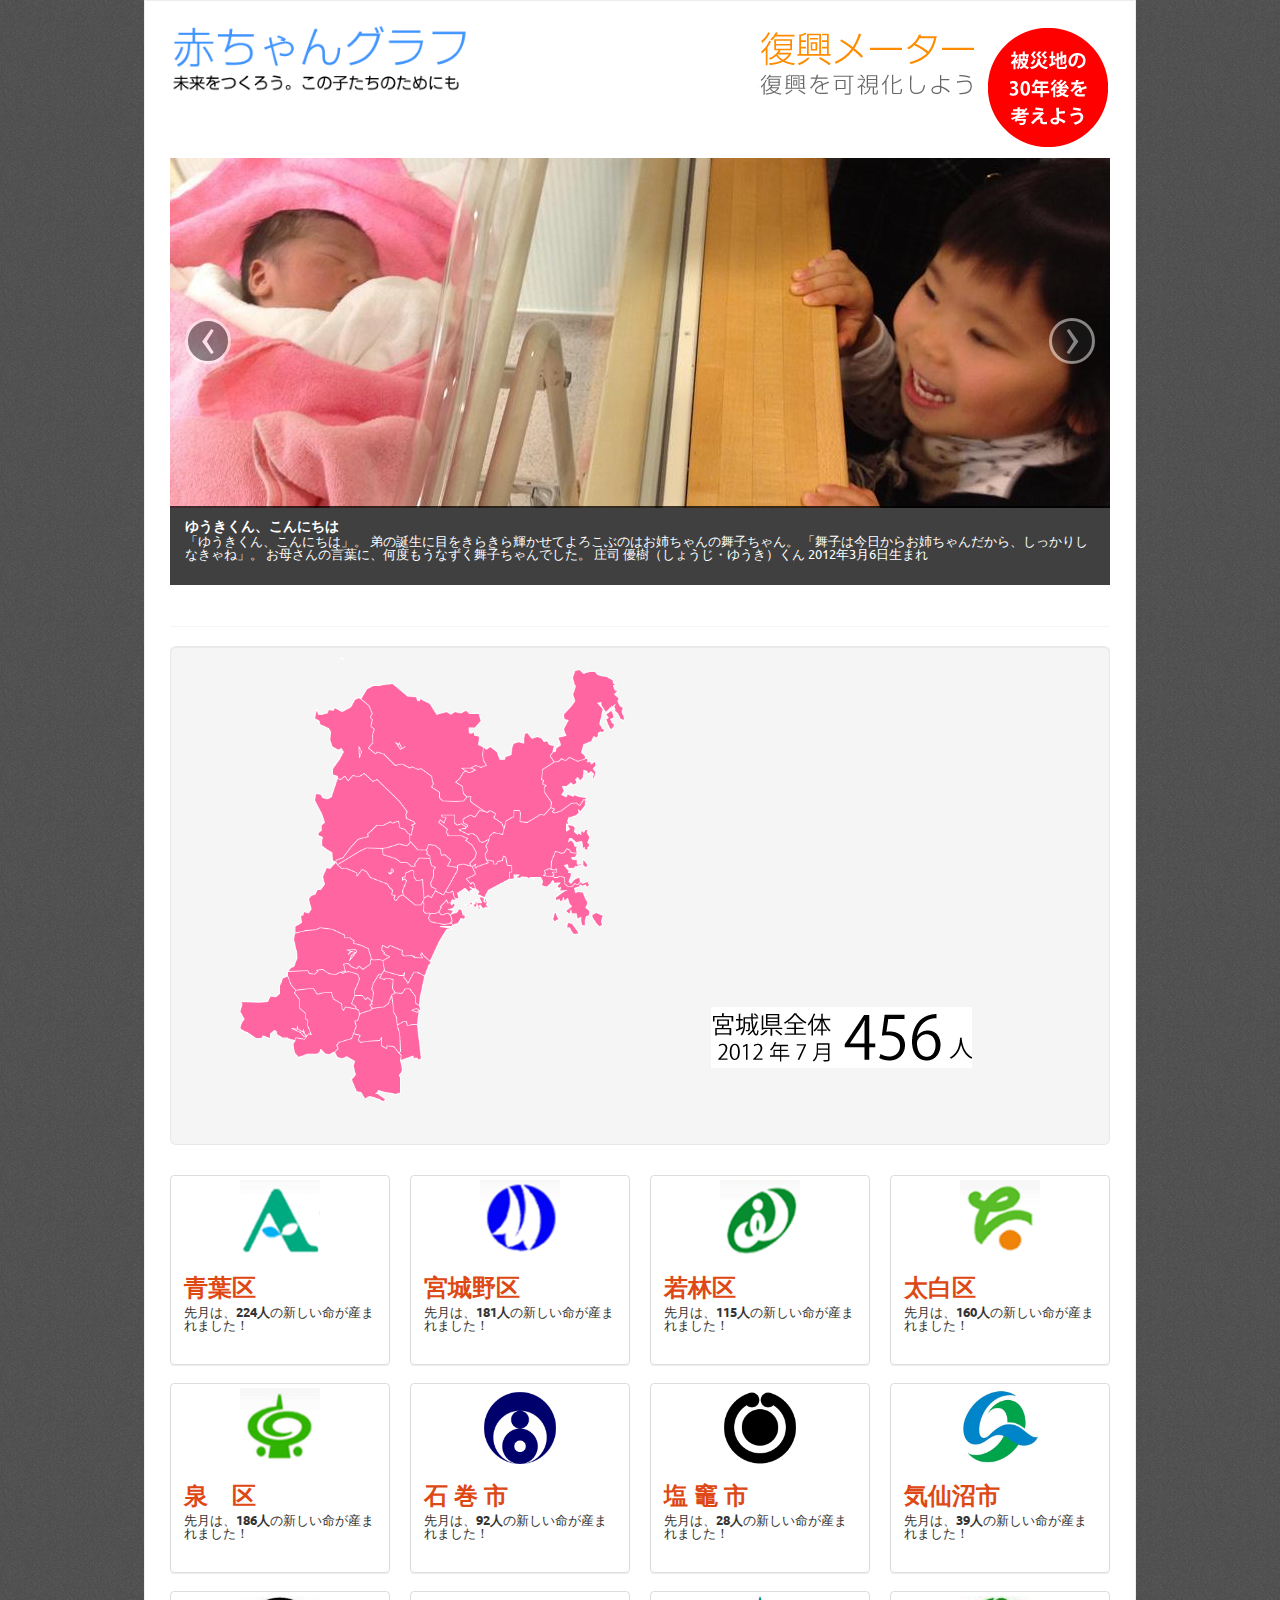
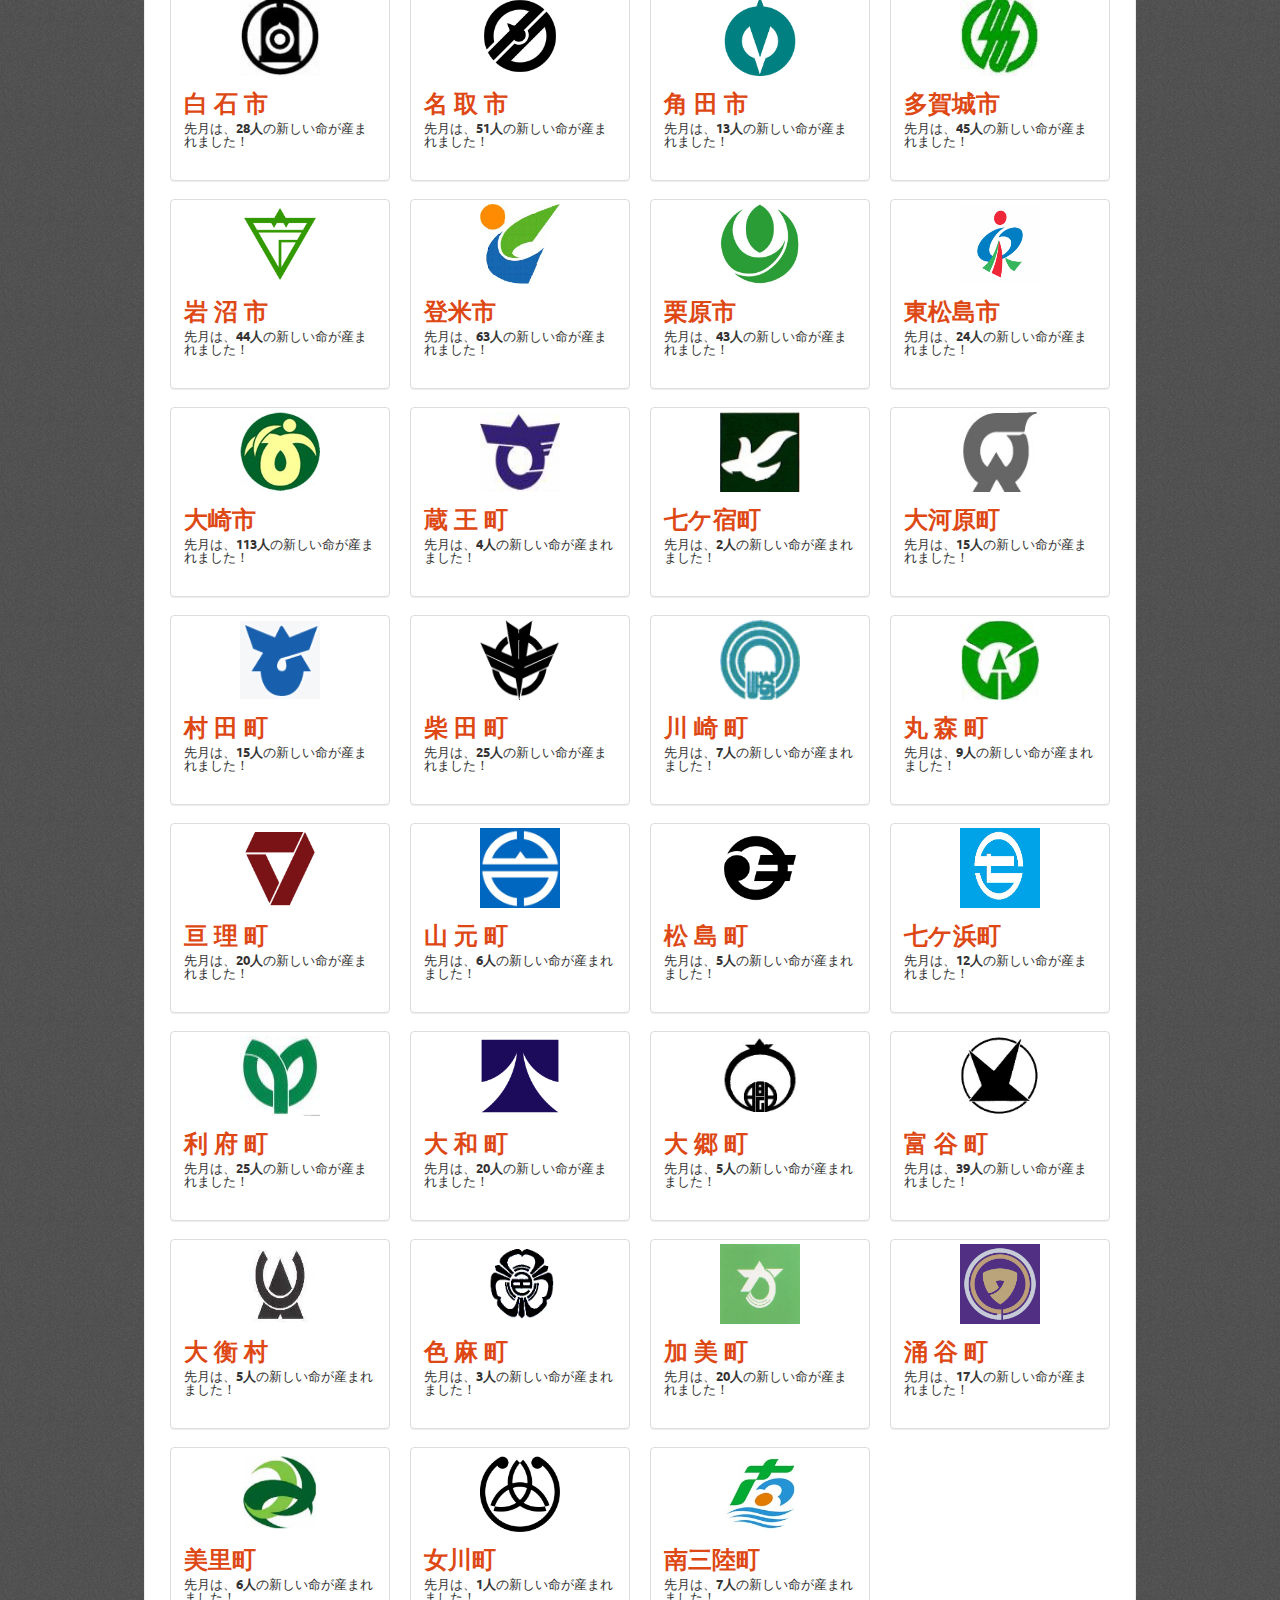
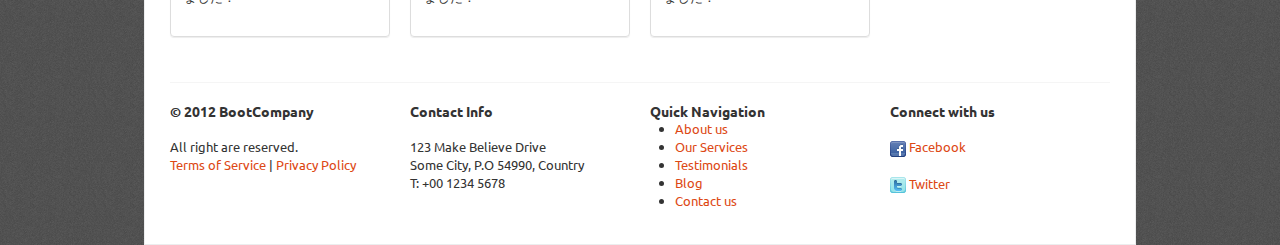
==== index.html @ e58d8ab0 "sync date between all and detail." ====
<!--
To change this template, choose Tools | Templates
and open the template in the editor.
-->
<!DOCTYPE html>
<html>
    <head>
        <title>BootCompany : Company Profile Html and CSS Template built with Bootstrap Twitter</title>
        <meta http-equiv="Content-Type" content="text/html; charset=UTF-8">
        <link href="css/bootstrap.css" rel="stylesheet"/>
        <link href="css/main.css" rel="stylesheet"/>
        <link href="css/jquery.css" rel="stylesheet">
    </head>
    <body>
        <div class="container main">
            <!-- Start Header-->
            <div class="row">
                <div class="span4 logo">
<!--
                    <a href="index.html">
                        <h1	class="logo-title">復興メーター</h1>
                    </a>
                    <span class="slogan">今月生まれた新しい命</span>
-->
<h1>
<img src="img/baby.png">
</h1>

                </div>
                <div class="span8">
                    <div class="row">

                        <div class="span8 customer_service">
<!--
                            <h4><small>XXXXXX</strong></small></h4>
-->
<img src="img/right.png" style="margin-bottom: 10px;">

                        </div>
                    </div>

                </div>
            </div>
            <!-- End Header-->
            <!-- Start Navigation -->

<!--
            
            <div class="row">
                <div class="span12">
                    <div class="navbar">
                        <div class="navbar-inner">
                            <div class="container" style="width: auto;">
                                <a class="btn btn-navbar" data-toggle="collapse" data-target=".nav-collapse">
                                    <span class="icon-bar"></span>
                                    <span class="icon-bar"></span>
                                    <span class="icon-bar"></span>
                                </a>
                                <div class="nav-collapse">
                                    <ul class="nav pull-right">
                                        <li><a href="index.html">Home</a></li>
                                        <li><a href="about.html">About</a></li>
                                        <li class="dropdown">
                                            <a href="services.html" class="dropdown-toggle" data-toggle="dropdown">Services <b class="caret"></b></a>
                                            <ul class="dropdown-menu">
                                                <li><a href="services.html">Service Overview</a></li>
                                                <li class="divider"></li>
                                                <li><a href="service_detail.html">Service Detail</a></li>

                                            </ul>
                                        </li>
                                        <li><a href="portfolios.html">Portfolios</a></li>
                                        <li><a href="testimonials.html">Testimonials</a></li>
                                        <li><a href="blog.html">Blog</a></li>
                                        <li><a href="contact.html">Contact</a></li>

                                    </ul>

                                </div>
                            </div>
                        </div>
                    </div>
                    <hr/>
                </div>
            </div>
-->
<!-- End Navigation -->

            <div class="row">

                <div class="span12">


                    <div id="myCarousel" class="carousel slide">
                        <div class="carousel-inner">
                            <div class="item active">
                                <img alt="" src="img/1.jpg" />
                                <div class="carousel-caption">
                                    <h4>ゆうきくん、こんにちは</h4>
                                    <p>
「ゆうきくん、こんにちは」。
弟の誕生に目をきらきら輝かせてよろこぶのはお姉ちゃんの舞子ちゃん。
「舞子は今日からお姉ちゃんだから、しっかりしなきゃね」。
お母さんの言葉に、何度もうなずく舞子ちゃんでした。

庄司 優樹（しょうじ・ゆうき）くん
2012年3月6日生まれ　

                                 </p>
                                </div>

                            </div>
                            <div class="item">
                                <img alt="" src="img/2.jpg" />
                                <div class="carousel-caption">
                                    <h4>ゆうきくん、こんにちは</h4>
                                    <p>
「ゆうきくん、こんにちは」。
弟の誕生に目をきらきら輝かせてよろこぶのはお姉ちゃんの舞子ちゃん。
「舞子は今日からお姉ちゃんだから、しっかりしなきゃね」。
お母さんの言葉に、何度もうなずく舞子ちゃんでした。

庄司 優樹（しょうじ・ゆうき）くん
2012年3月6日生まれ　

                                 </p>
                                </div>
                            </div>

                            <div class="item">
                                <img alt="" src="img/3.jpg" />
                                <div class="carousel-caption">
                                    <h4>ゆうきくん、こんにちは</h4>
                                    <p>
「ゆうきくん、こんにちは」。
弟の誕生に目をきらきら輝かせてよろこぶのはお姉ちゃんの舞子ちゃん。
「舞子は今日からお姉ちゃんだから、しっかりしなきゃね」。
お母さんの言葉に、何度もうなずく舞子ちゃんでした。

庄司 優樹（しょうじ・ゆうき）くん
2012年3月6日生まれ　

                                 </p>
                                </div>
                            </div>
                        </div>

                        <a class="left carousel-control" href="#myCarousel" data-slide="prev">‹</a>
                        <a class="right carousel-control" href="#myCarousel" data-slide="next">›</a>
                    </div>
                    <hr/>
                </div>
            </div>


            <div class="row">
              <div class="span12">

<div class="hero-unit" style="padding-top: 10px; padding-bottom: 10px;">
  <!--<h1>選択</h1>-->
  <div class="row">
    <div class="span6">
    <p>
      <a href="region.html#0"><img id="miyagimap" src="img/miyagimap_off.png" width="400"></a>
    </p>
    </div>
    <div class="span4">
      <img src="img/suji.png" style="margin-top: 350px;">
    </div>
  </div>
</div>

              </div>
            </div>



            <div class="row">
            </div>
            <div class="row">
<div class="span12">
    <ul class="thumbnails" id="regions">
    </ul>
</div>


            </div>


            <footer>
                <hr>
                <div class="row">

                    <div class="span3">
                        <h4>&COPY; 2012 BootCompany</h4><br/>
                        All right are reserved.<br/>
                        <a href="#">Terms of Service</a> | <a href="#">Privacy Policy</a>
                    </div>
                    <div class="span3">
                        <h4>Contact Info</h4>
                        <br/>
                        <p>
                            123 Make Believe Drive<br/>
                            Some City, P.O 54990, Country<br/>
                            T: +00 1234 5678
                        </p>
                    </div>

                    <div class="span3">
                        <h4>Quick Navigation</h4>
                        <ul>
                            <li><a href="about.html">About us</a></li>
                            <li><a href="services.html">Our Services</a></li>
                            <li><a href="testimonials.html">Testimonials</a></li>
                            <li><a href="blog.html">Blog</a></li>
                            <li><a href="contact.html">Contact us</a></li>
                        </ul>
                    </div>
                    <div class="span3">
                        <h4>Connect with us</h4>
                        <br/>
                        <img width="16" height="16" alt="facebook" src="img/facebook.png">&nbsp;<a href="#">Facebook</a>
                        <br/><br/>
                        <img width="16" height="16" alt="facebook" src="img/twitter.png">&nbsp;<a href="#">Twitter</a>
                    </div>

                </div>

            </footer>
        </div>
        <script src="js/jquery.js"></script>
        <script src="js/bootstrap.js"></script>
        <script type="text/javascript">

$("#miyagimap").hover(
  function () {
    $(this).attr('src','img/miyagimap_on.png');
  },
  function () {
    $(this).attr('src','img/miyagimap_off.png');
  }
);

            $(document).ready(function(){
                $('.carousel').carousel({
                    interval: 5000
                });
                $.getJSON("shussei.json", null, function(data, status){
                    for(var key in data["datas"]){


                        $("#regions").append('<li class="span3"><div class="thumbnail"><img src="img/icon' +data["datas"][key]['id']+  '.png" width="80" height="80"><div class="caption"><a href="region.html#'+ data["datas"][key]['id'] +'"><h2>' + data["datas"][key]["name"] + '</h2></a><p>先月は、<strong>' + data["datas"][key]["values"][14][1] + '人</strong>の新しい命が産まれました！</p>');
                    }
                });
            });
        </script>
    </body>
</html>
---- css/main.css ----
/* 
    Document   : style
    Created on : Mar 3, 2012, 7:04:15 PM
    Author     : gieart
    Description:
        Purpose of the stylesheet follows.
*/

body{
    background-image: url("../img/bg-main.jpg");
}   
.span12, .container{
    width: 940px;
}

p {
    margin-bottom: 20px;
}
.main{
    background-color: #FFF;
    border: 1px solid #ECEDEE;
    padding: 25px;

}

.main-nav{
    background-color: #FFF;
}

.footer-box{
    margin-left: 0;  
}
.footer h4{
    margin-top: 8px;
}

.logo{
    height: 90px;
}

.logo-title{
    font-size:30px;
}

.slogan{
    color: #999;	
}

.links a{
    margin-right: 5px;
}

/* vertical-menu - the side bar*/
.vertical-menu {
    margin-top: -5px;
    margin-left: 5px;
    min-height: 500px;
}
.vertical-menu ul {
    list-style: none;
    margin: 0;
}
.vertical-menu > ul > li {
    padding: 8px 8px 8px 0px;
}
.vertical-menu > ul > li + li {
    border-top: 1px solid #EEEEEE;
}
.vertical-menu > ul > li > a {
    text-decoration: none;
}
.vertical-menu > ul > li > a:hover{
    text-decoration: none;
    background: none;
}
.vertical-menu > ul > li ul {
    display: none;
}
.vertical-menu > ul > li a.active {
    font-weight: bold;
}
.vertical-menu > ul > li a.active + ul {
    display: block;
}
.vertical-menu > ul > li ul > li {
    padding: 5px 5px 0px 10px;
}
.vertical-menu > ul > li ul > li > a {
    text-decoration: none;
    display: block;
}
.vertical-menu > ul > li ul > li > a.active {
    font-weight: bold;
}

.related_posts{

}

.related_posts {
    margin-top: -5px;
    margin-left: 5px;

}
.related_posts ul {
    list-style: none;
    margin: 0;
}
.related_posts > ul > li {
    padding: 8px 8px 8px 0px;
}
.related_posts > ul > li + li {
    border-top: 1px solid #EEEEEE;
}
.related_posts > ul > li > a {
    text-decoration: none;
}
.related_posts > ul > li > a:hover{
    text-decoration: none;
    background: none;
}
.related_posts > ul > li ul {
    display: none;
}
.related_posts > ul > li a.active {
    font-weight: bold;
}
.related_posts > ul > li a.active + ul {
    display: block;
}
.related_posts > ul > li ul > li {
    padding: 5px 5px 0px 10px;
}
.related_posts > ul > li ul > li > a {
    text-decoration: none;
    display: block;
}
.related_posts > ul > li ul > li > a.active {
    font-weight: bold;
}

.single {
    width: 695px;
}


.navbar .btn.search_btn {
    margin-top:1px;
}

.carousel-inner {
    height: 450px;
}
.carousel-caption {
    bottom: -77px;
}

.service-box{
    border: 1px solid #EFEFEF;
    padding: 10px;
}



.customer_service {
    text-align:right;
    font-size:13px;
}

.table td.center_text{
    text-align:center;
}

#news-box {
    list-style-position: outside;
    list-style-type: none;
    margin-bottom: 0;
}


#news-box li{
    border-bottom: 1px solid #EFEFEF;
    margin-bottom: 20px;
    margin-left: -25px;
}

#news-box span{
    color : #999999;
}

.desc{
    color: #999999;
    font-size: 11px;

}

.post-count{
    color: #999999;
}

.search {
    float: left;
    overflow: hidden;
    width: 210px;
    margin-left: 0;
}

.text-search{
    width: 155px;
}

.blog-intro {
    margin-left: 0;
}

.entry img{
    float:left;
    margin: 5px 10px 0 10px;
}

.page-title-container{
    position: relative;
    z-index: 5;
}

.fixed:after {
    clear: both;
    content: ".";
    display: block;
    height: 0;
    visibility: hidden;
}

.inner-page-title {
    background: url("../img/bg-slider.png") repeat scroll left top transparent;
    height: 155px;
    left: 0;
    overflow: hidden;
    padding: 65px 25px 0;
    position: absolute;
    top: 0;
    width: 170px;
    color: #FFF;
}

.fixed {
    min-height: 1%;
}

.fixed {
    display: block;
}
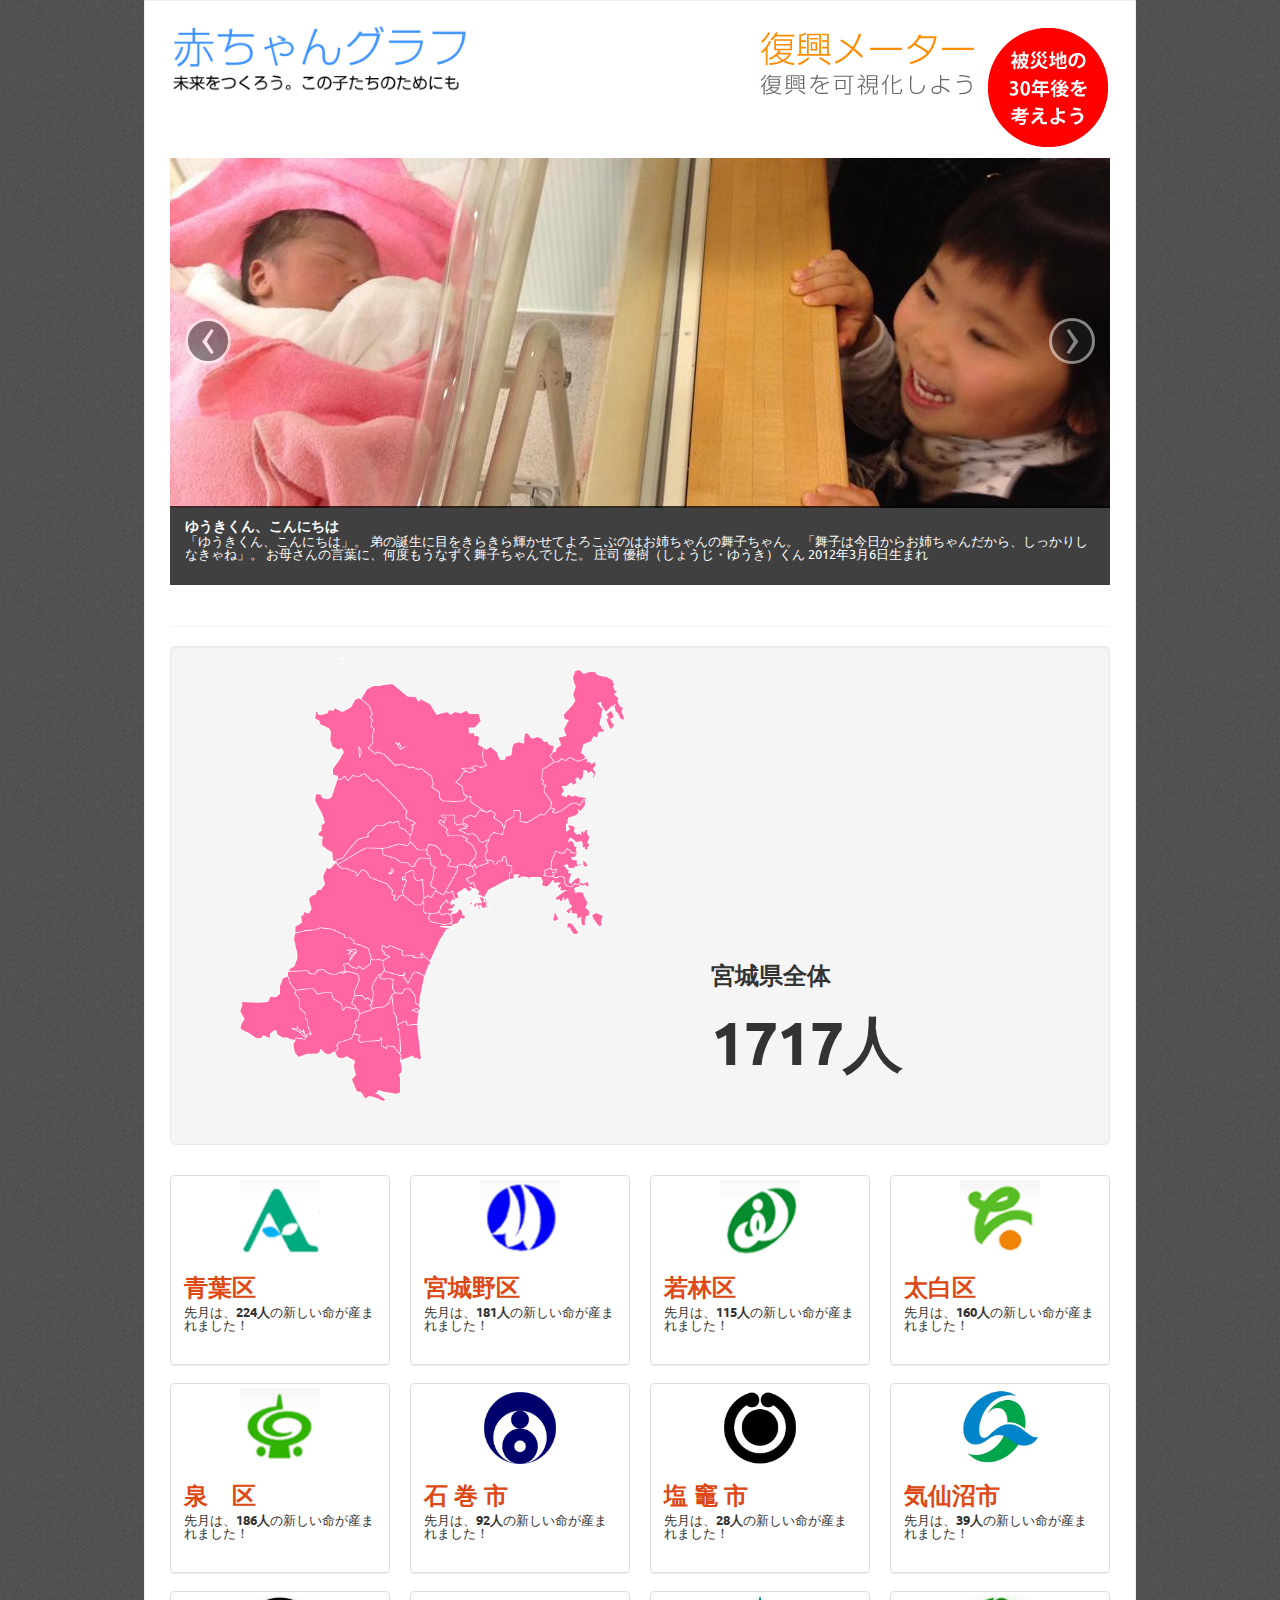
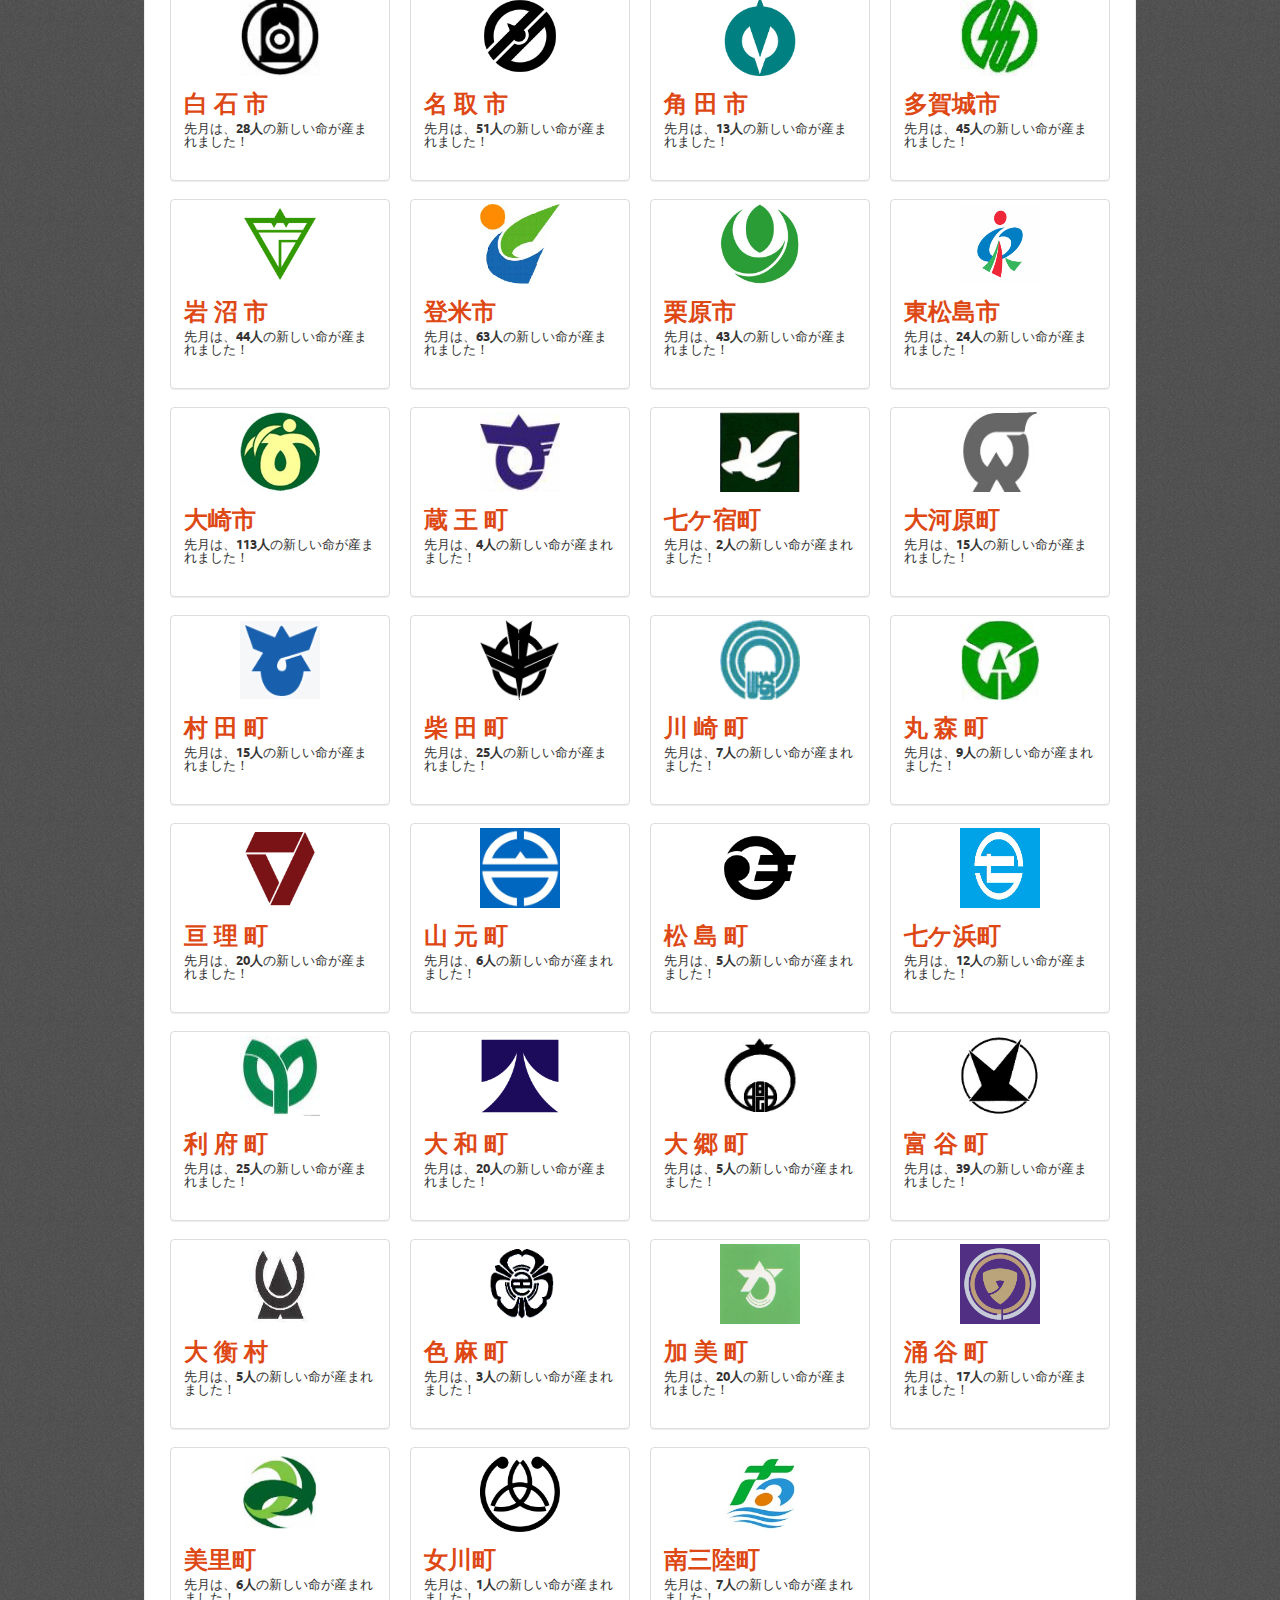
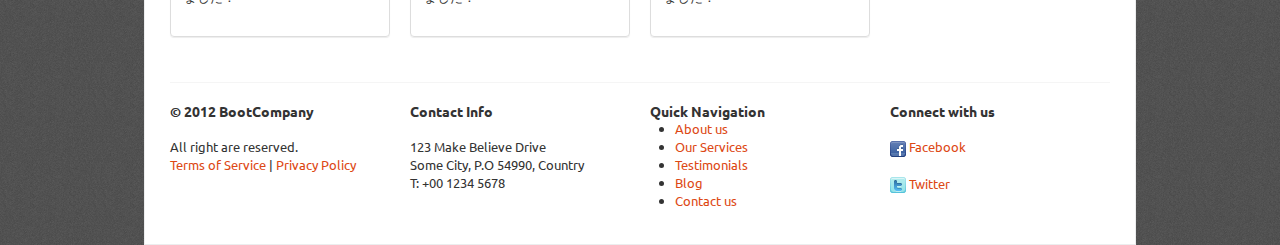
==== commit 128eccc9: "show total" ====
--- a/index.html
+++ b/index.html
@@ -157,7 +157,6 @@
               <div class="span12">
 
 <div class="hero-unit" style="padding-top: 10px; padding-bottom: 10px;">
-  <!--<h1>選択</h1>-->
   <div class="row">
     <div class="span6">
     <p>
@@ -165,7 +164,10 @@
     </p>
     </div>
     <div class="span4">
-      <img src="img/suji.png" style="margin-top: 350px;">
+      <div style="margin-top: 300px;">
+          <h2>宮城県全体</h2>
+          <h1 id="total">人</h1>
+      </div>
     </div>
   </div>
 </div>
@@ -242,6 +244,7 @@
 );
 
             $(document).ready(function(){
+                var sum = 0;
                 $('.carousel').carousel({
                     interval: 5000
                 });
@@ -250,7 +253,10 @@
 
 
                         $("#regions").append('<li class="span3"><div class="thumbnail"><img src="img/icon' +data["datas"][key]['id']+  '.png" width="80" height="80"><div class="caption"><a href="region.html#'+ data["datas"][key]['id'] +'"><h2>' + data["datas"][key]["name"] + '</h2></a><p>先月は、<strong>' + data["datas"][key]["values"][14][1] + '人</strong>の新しい命が産まれました！</p>');
+                    sum += data["datas"][key]["values"][14][1];
+
                     }
+                    $("#total").text(sum + "人");
                 });
             });
         </script>
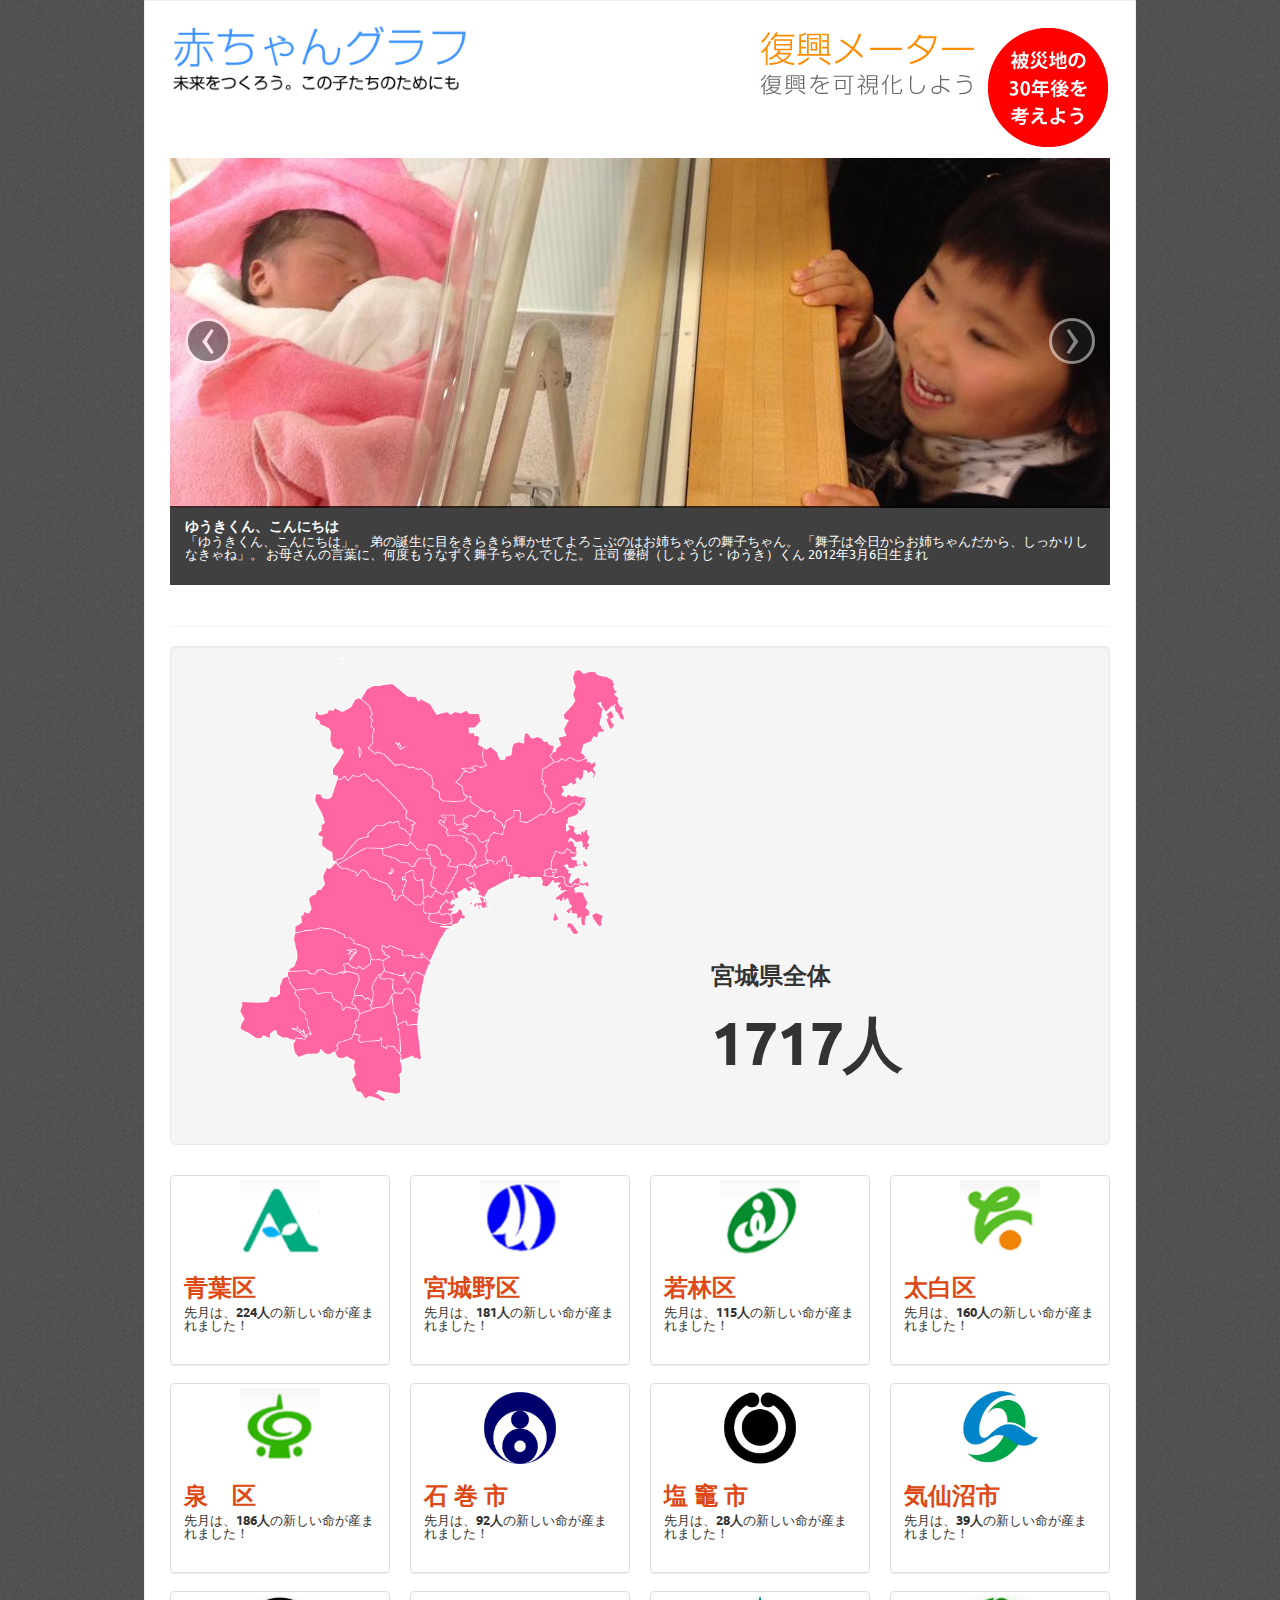
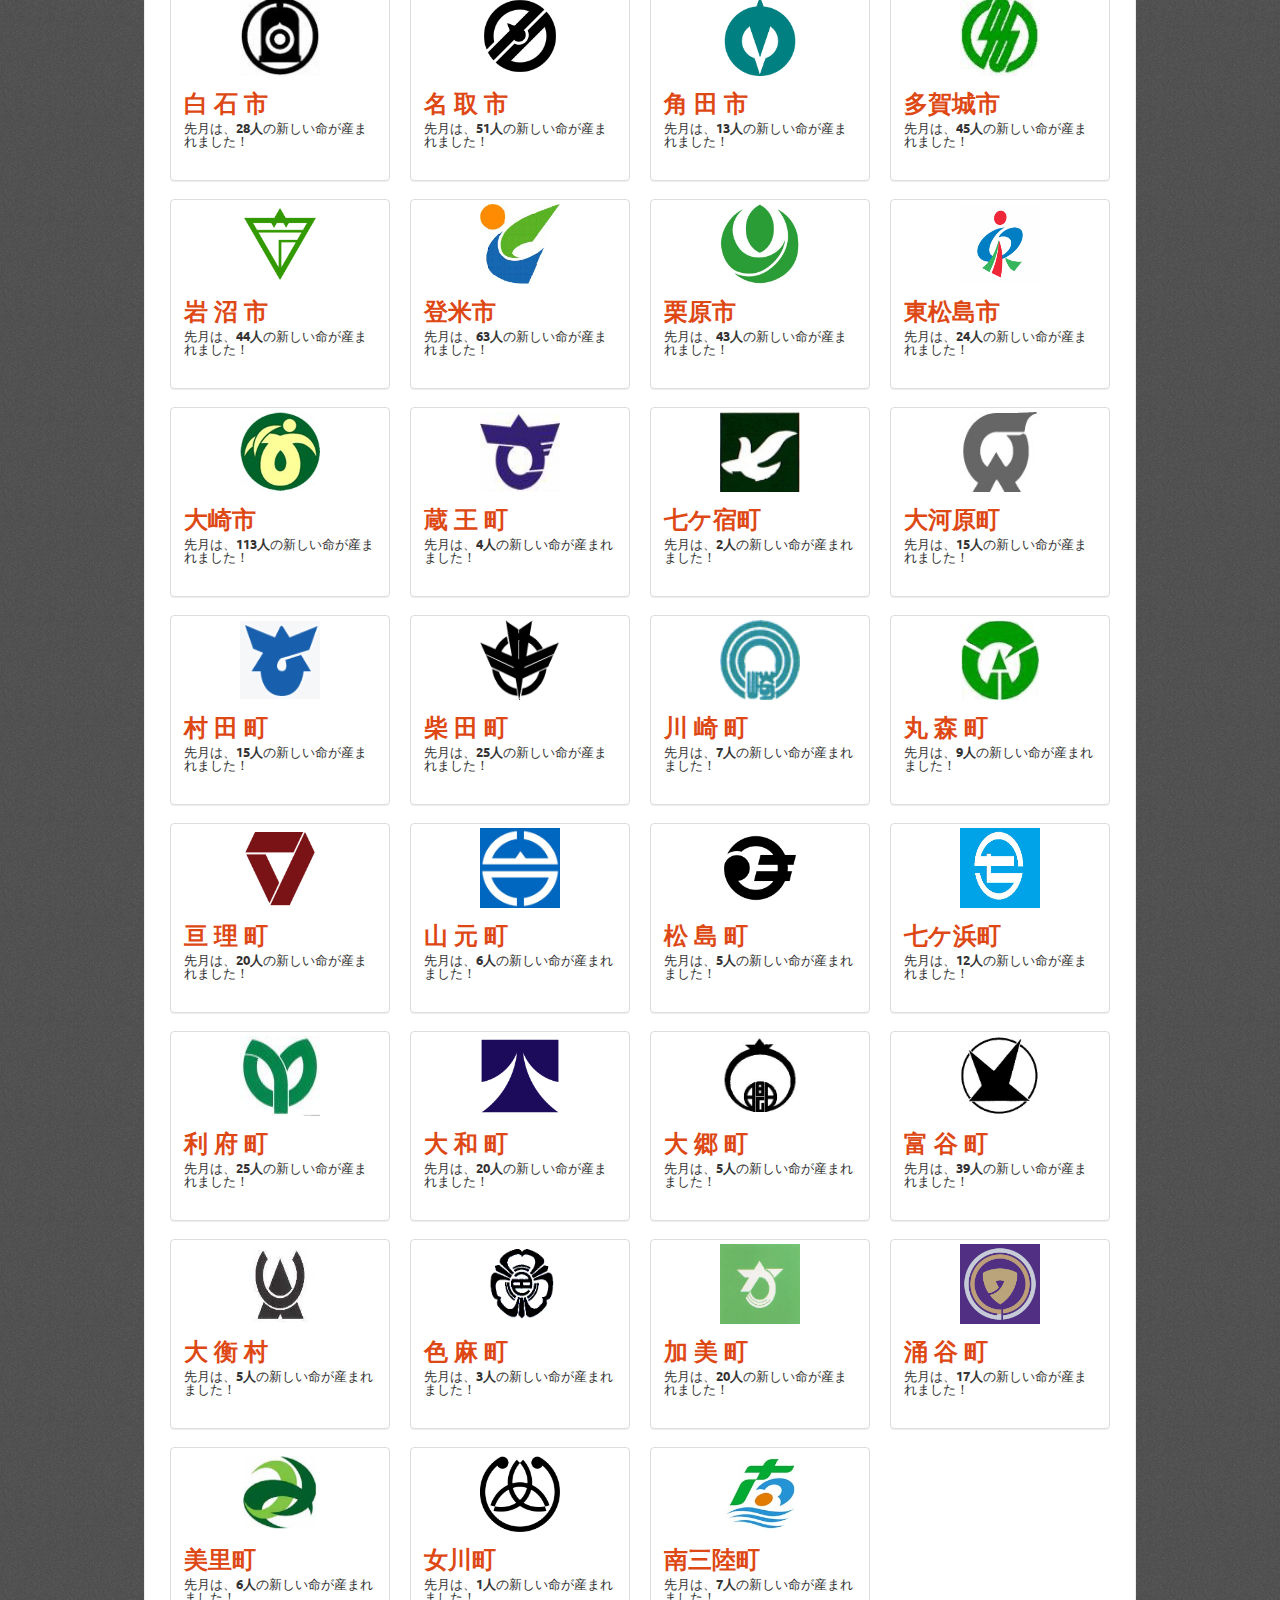
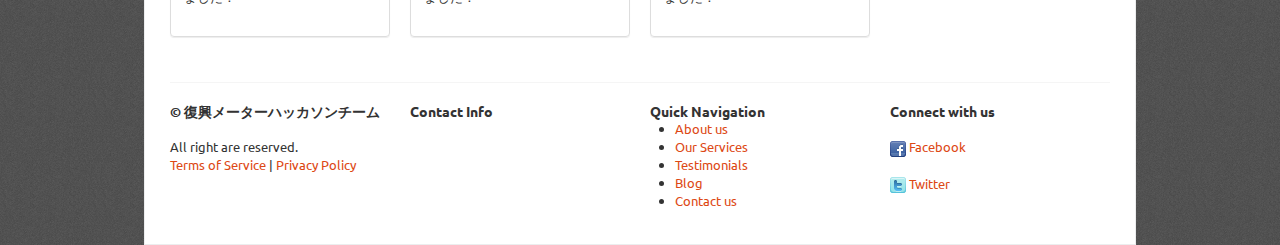
==== commit 3f360cb1: "update title" ====
--- a/index.html
+++ b/index.html
@@ -5,7 +5,7 @@
 <!DOCTYPE html>
 <html>
     <head>
-        <title>BootCompany : Company Profile Html and CSS Template built with Bootstrap Twitter</title>
+        <title>復興メーター：赤ちゃんグラフ</title>
         <meta http-equiv="Content-Type" content="text/html; charset=UTF-8">
         <link href="css/bootstrap.css" rel="stylesheet"/>
         <link href="css/main.css" rel="stylesheet"/>
@@ -91,7 +91,7 @@
                 <div class="span12">
 
 
-                    <div id="myCarousel" class="carousel slide">
+                    <div id="myCarousel" class="carousel">
                         <div class="carousel-inner">
                             <div class="item active">
                                 <img alt="" src="img/1.jpg" />
@@ -194,18 +194,13 @@
                 <div class="row">
 
                     <div class="span3">
-                        <h4>&COPY; 2012 BootCompany</h4><br/>
+                        <h4>&COPY; 復興メーターハッカソンチーム</h4><br/>
                         All right are reserved.<br/>
                         <a href="#">Terms of Service</a> | <a href="#">Privacy Policy</a>
                     </div>
                     <div class="span3">
                         <h4>Contact Info</h4>
                         <br/>
-                        <p>
-                            123 Make Believe Drive<br/>
-                            Some City, P.O 54990, Country<br/>
-                            T: +00 1234 5678
-                        </p>
                     </div>
 
                     <div class="span3">
@@ -245,9 +240,6 @@
 
             $(document).ready(function(){
                 var sum = 0;
-                $('.carousel').carousel({
-                    interval: 5000
-                });
                 $.getJSON("shussei.json", null, function(data, status){
                     for(var key in data["datas"]){
 
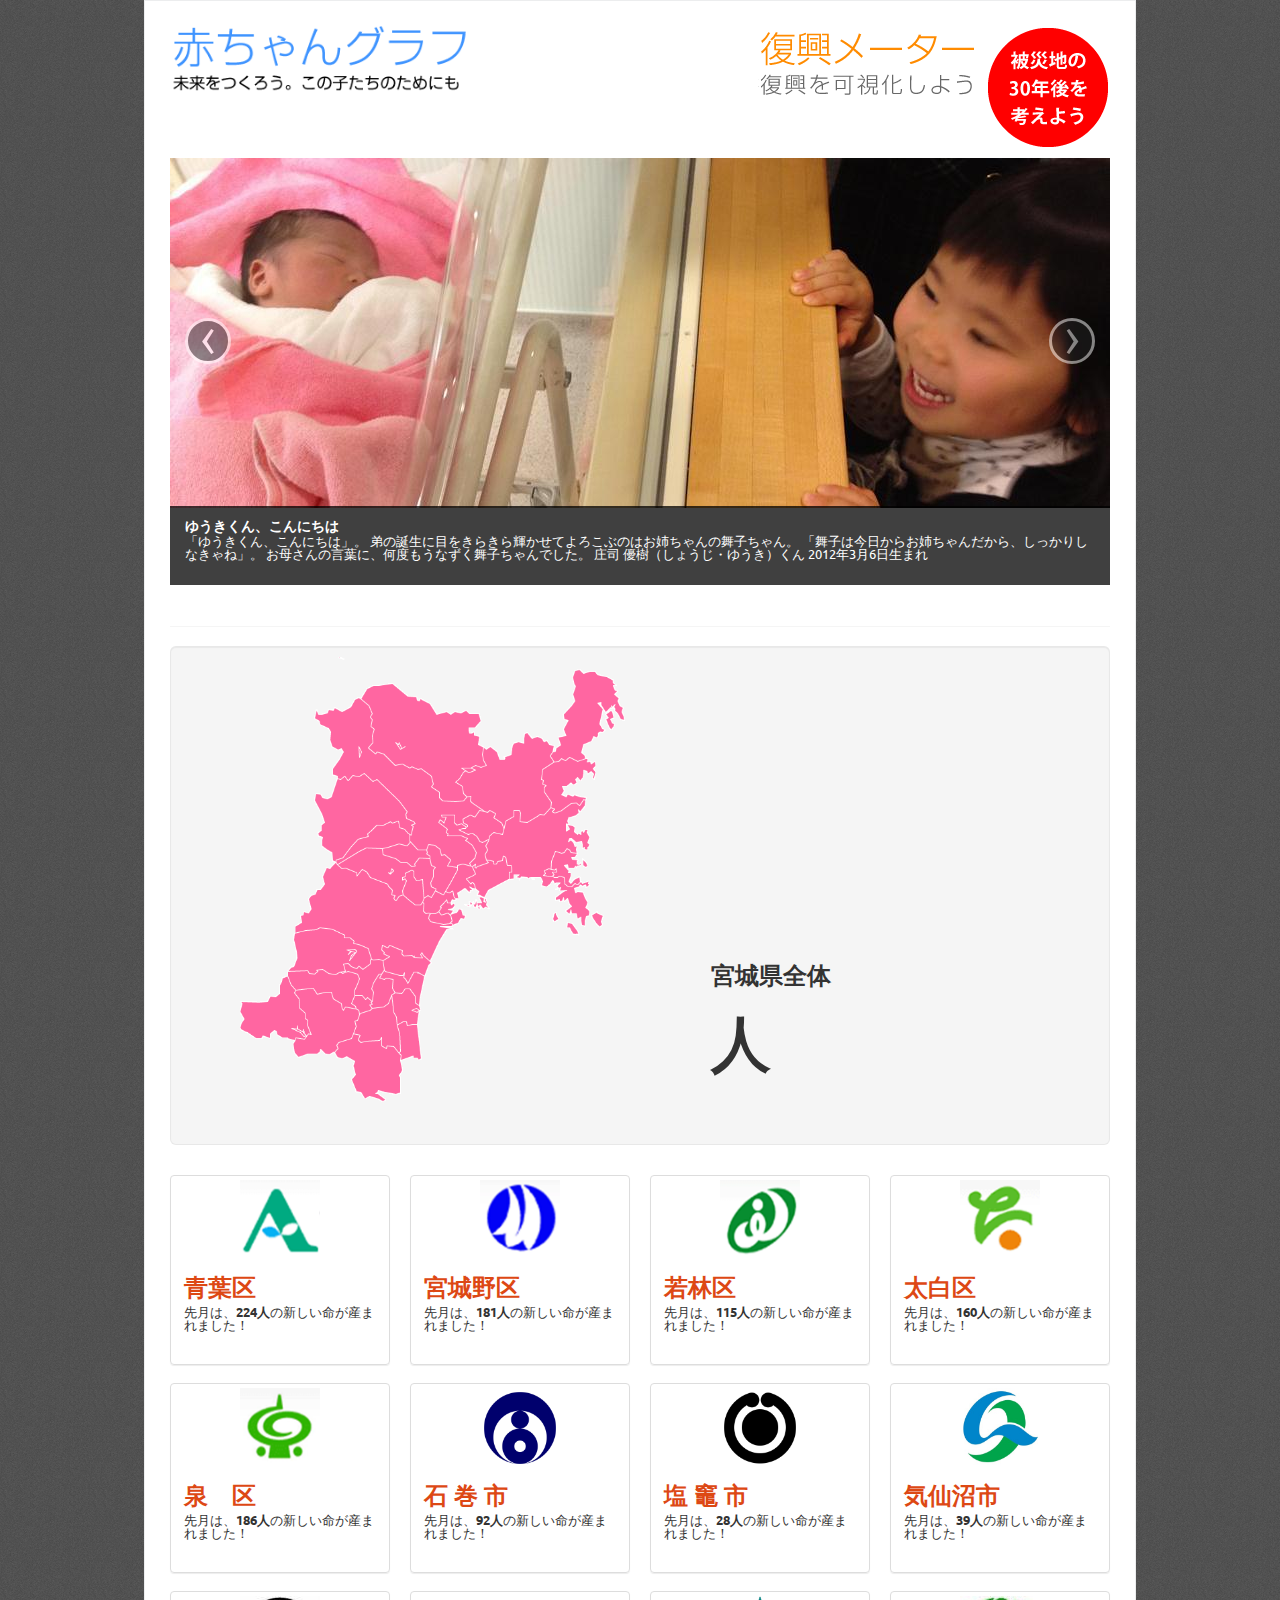
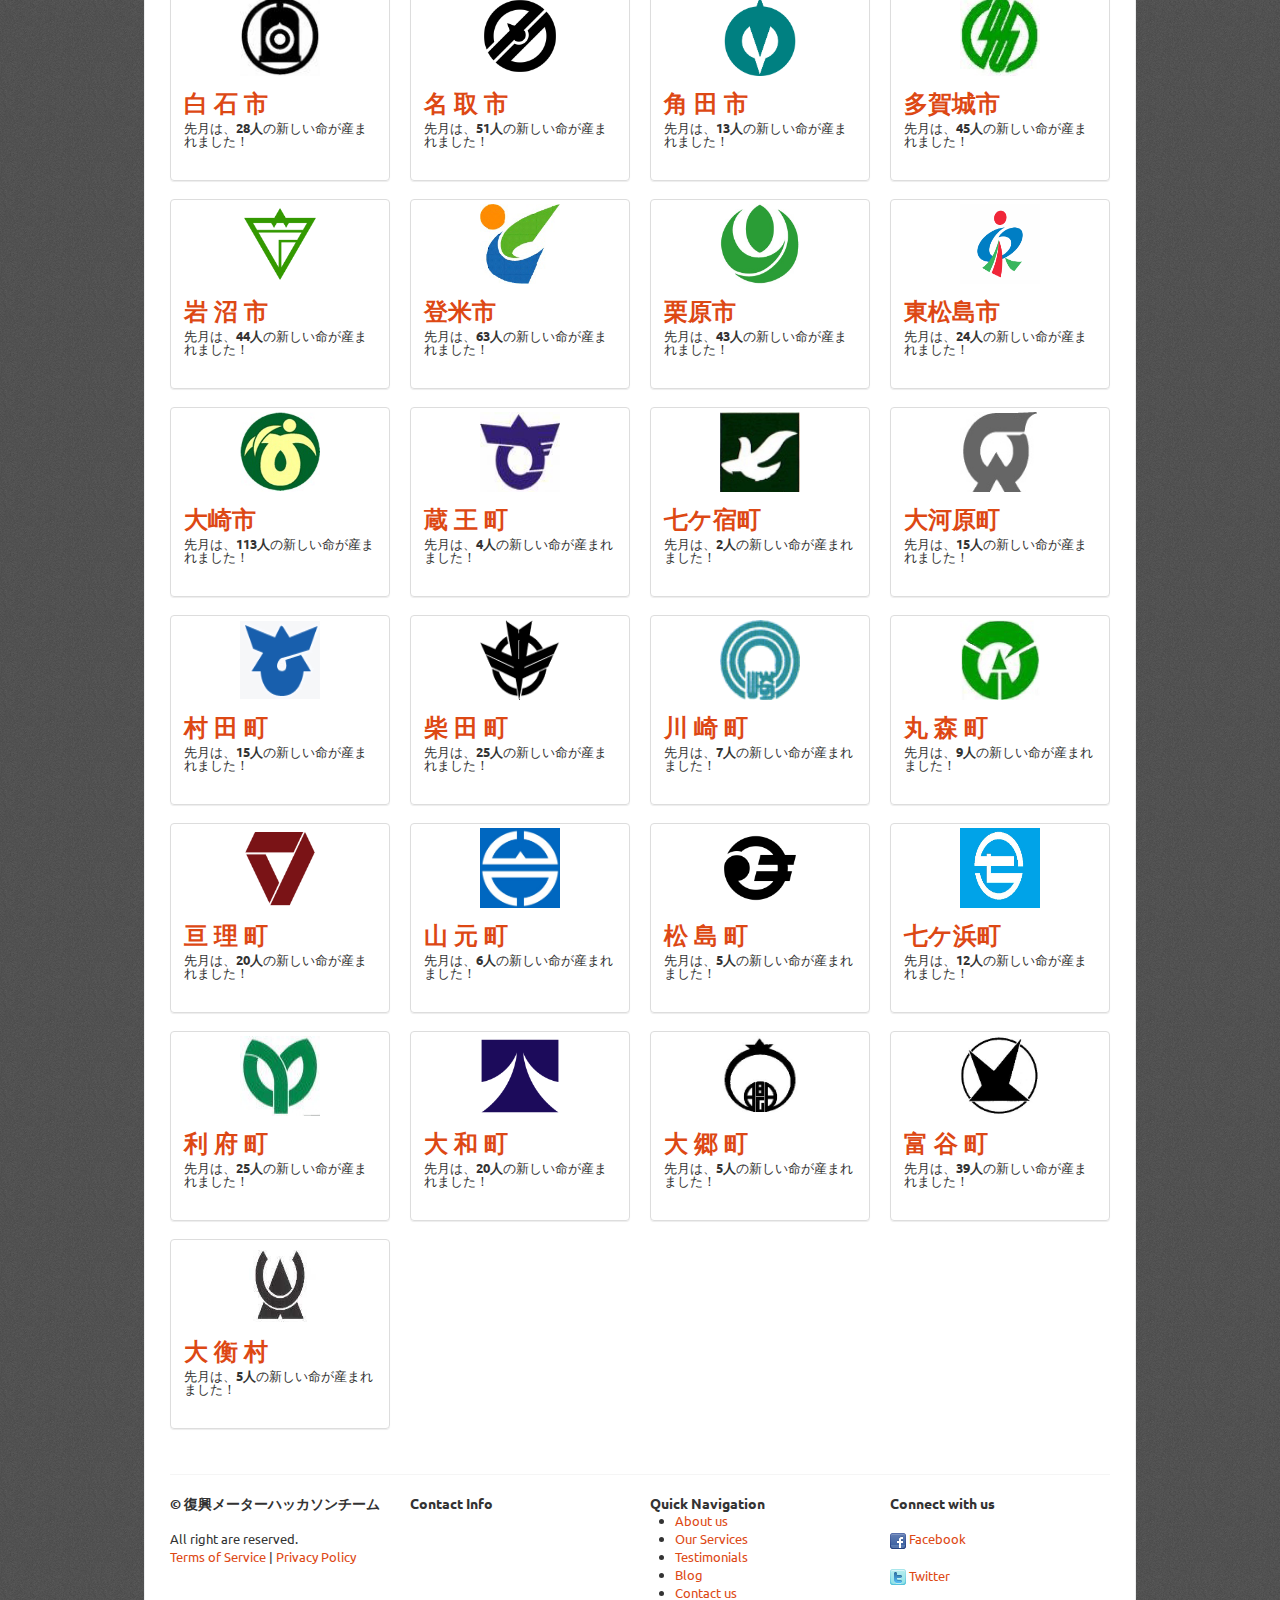
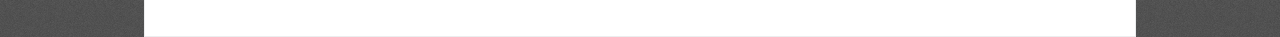
==== commit 788c0852: "月次更新 14 = 5月  => 15 = 6月" ====
--- a/index.html
+++ b/index.html
@@ -229,6 +229,7 @@
         <script src="js/bootstrap.js"></script>
         <script type="text/javascript">
 
+
 $("#miyagimap").hover(
   function () {
     $(this).attr('src','img/miyagimap_on.png');
@@ -245,7 +246,7 @@
 
 
                         $("#regions").append('<li class="span3"><div class="thumbnail"><img src="img/icon' +data["datas"][key]['id']+  '.png" width="80" height="80"><div class="caption"><a href="region.html#'+ data["datas"][key]['id'] +'"><h2>' + data["datas"][key]["name"] + '</h2></a><p>先月は、<strong>' + data["datas"][key]["values"][14][1] + '人</strong>の新しい命が産まれました！</p>');
-                    sum += data["datas"][key]["values"][14][1];
+                    sum += data["datas"][key]["values"][15][1];
 
                     }
                     $("#total").text(sum + "人");
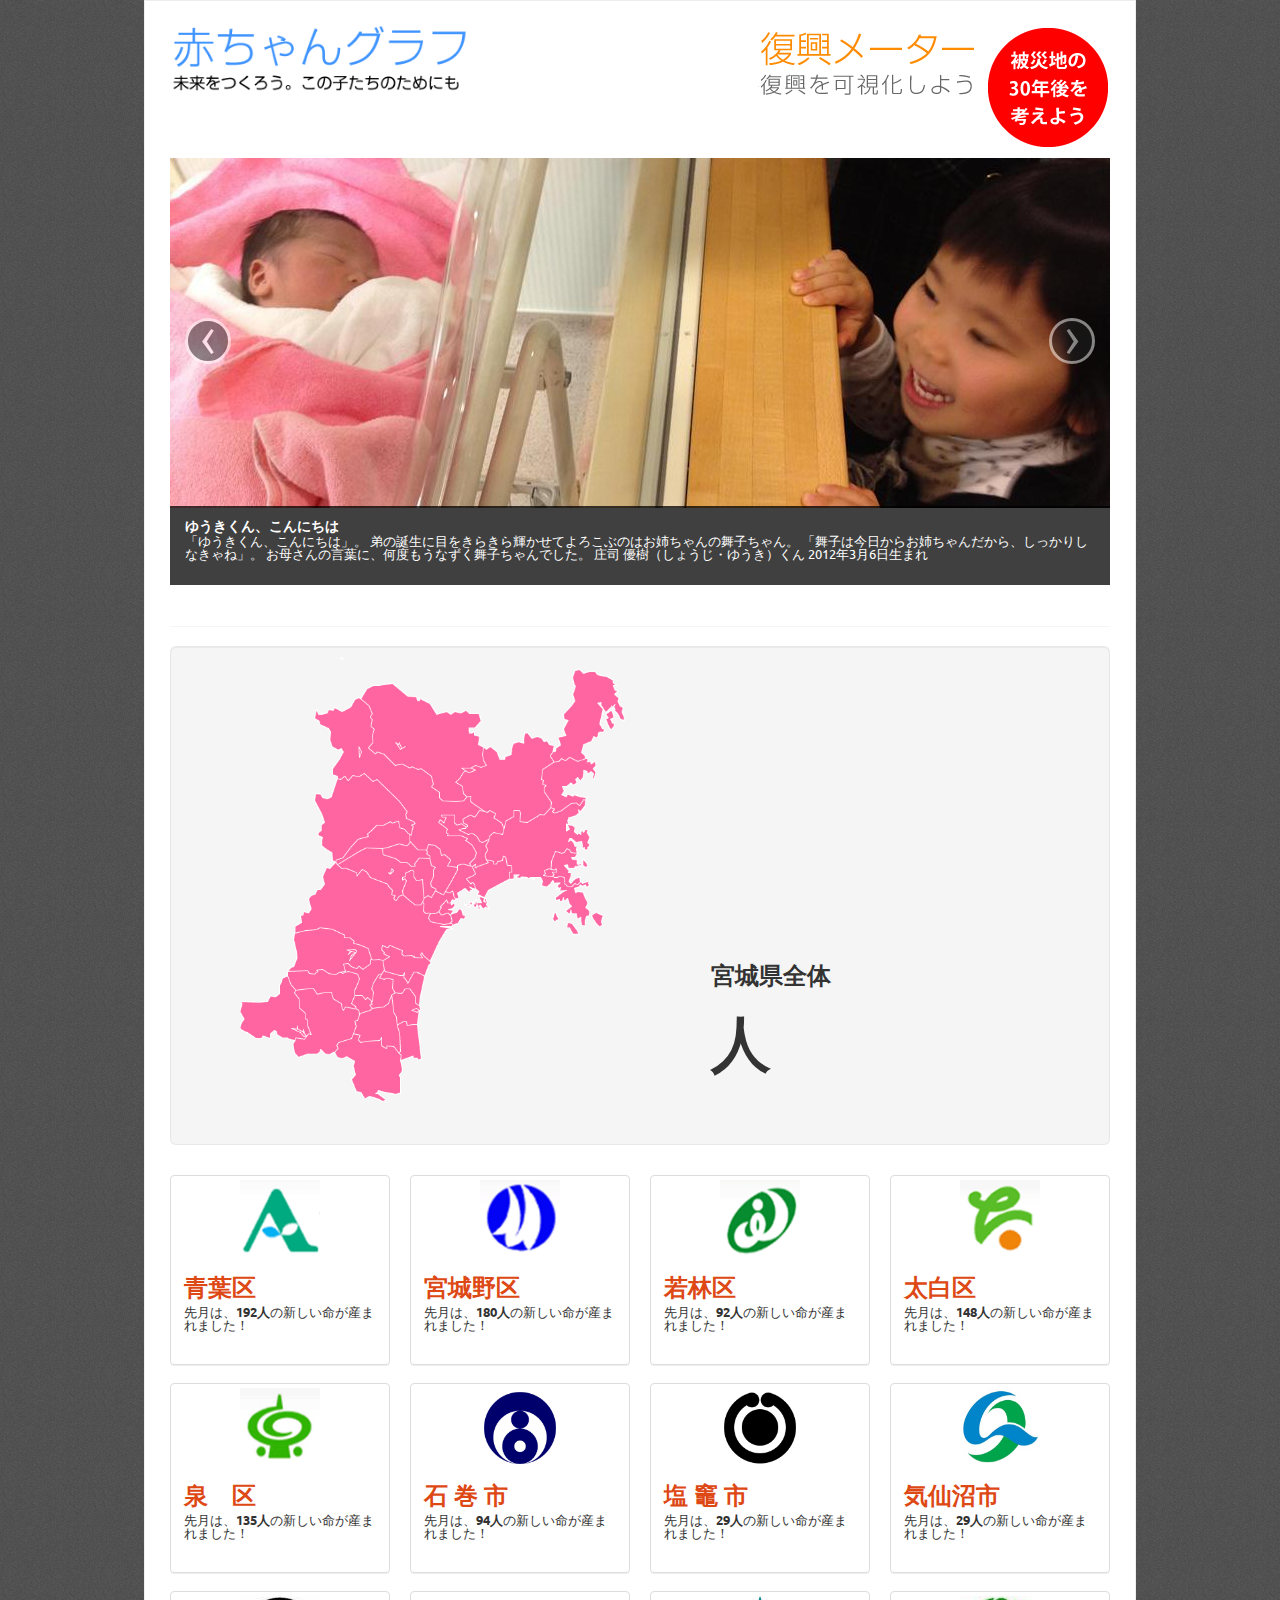
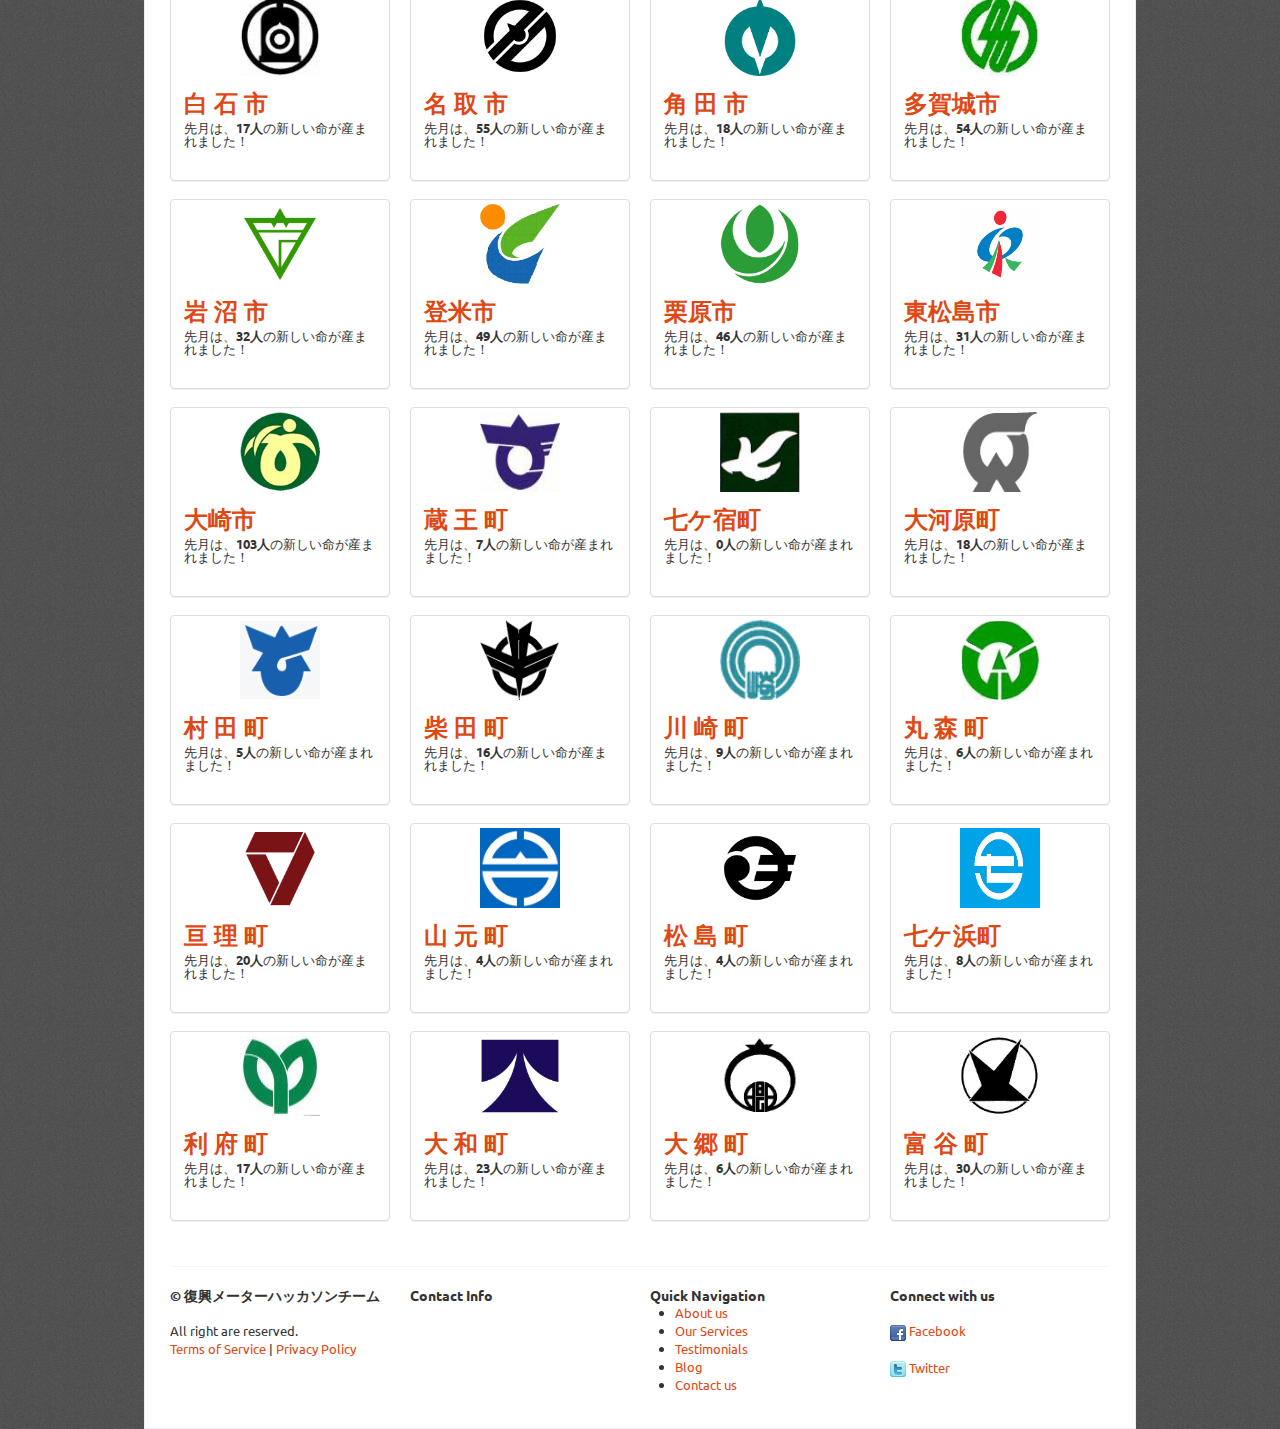
==== commit ff0a99e1: "ターゲット月を変数化した" ====
--- a/index.html
+++ b/index.html
@@ -239,14 +239,18 @@
   }
 );
 
-            $(document).ready(function(){
+            $(document).ready(function(){ 
+                var targetmonth = 15;
                 var sum = 0;
                 $.getJSON("shussei.json", null, function(data, status){
                     for(var key in data["datas"]){
 
 
-                        $("#regions").append('<li class="span3"><div class="thumbnail"><img src="img/icon' +data["datas"][key]['id']+  '.png" width="80" height="80"><div class="caption"><a href="region.html#'+ data["datas"][key]['id'] +'"><h2>' + data["datas"][key]["name"] + '</h2></a><p>先月は、<strong>' + data["datas"][key]["values"][14][1] + '人</strong>の新しい命が産まれました！</p>');
-                    sum += data["datas"][key]["values"][15][1];
+                      $("#regions").append('<li class="span3"><div class="thumbnail"><img src="img/icon' 
+                      +data["datas"][key]['id'] +  '.png" width="80" height="80"><div class="caption"><a href="region.html#'
+                      + data["datas"][key]['id'] +'"><h2>' + data["datas"][key]["name"] + '</h2></a><p>先月は、<strong>'
+                      + data["datas"][key]["values"][targetmonth][1] + '人</strong>の新しい命が産まれました！</p>');
+                    sum += data["datas"][key]["values"][targetmonth][1];
 
                     }
                     $("#total").text(sum + "人");
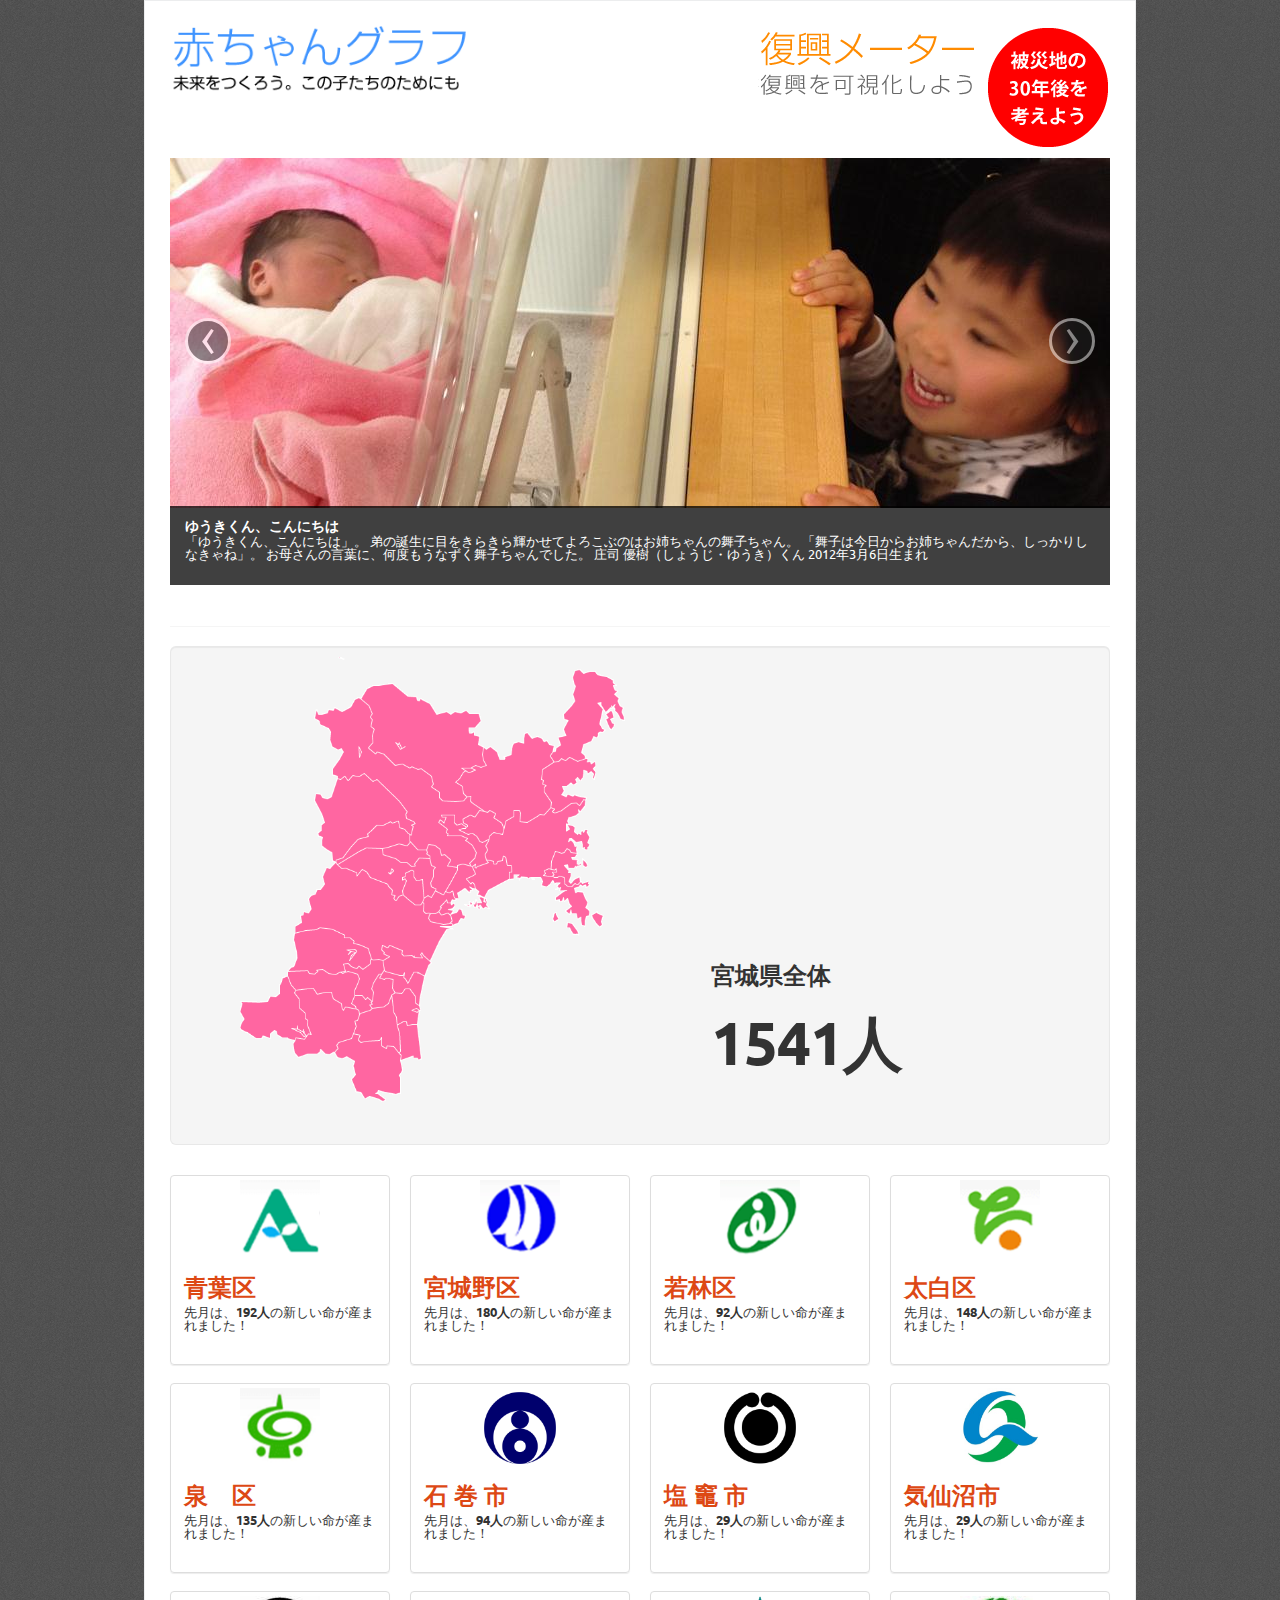
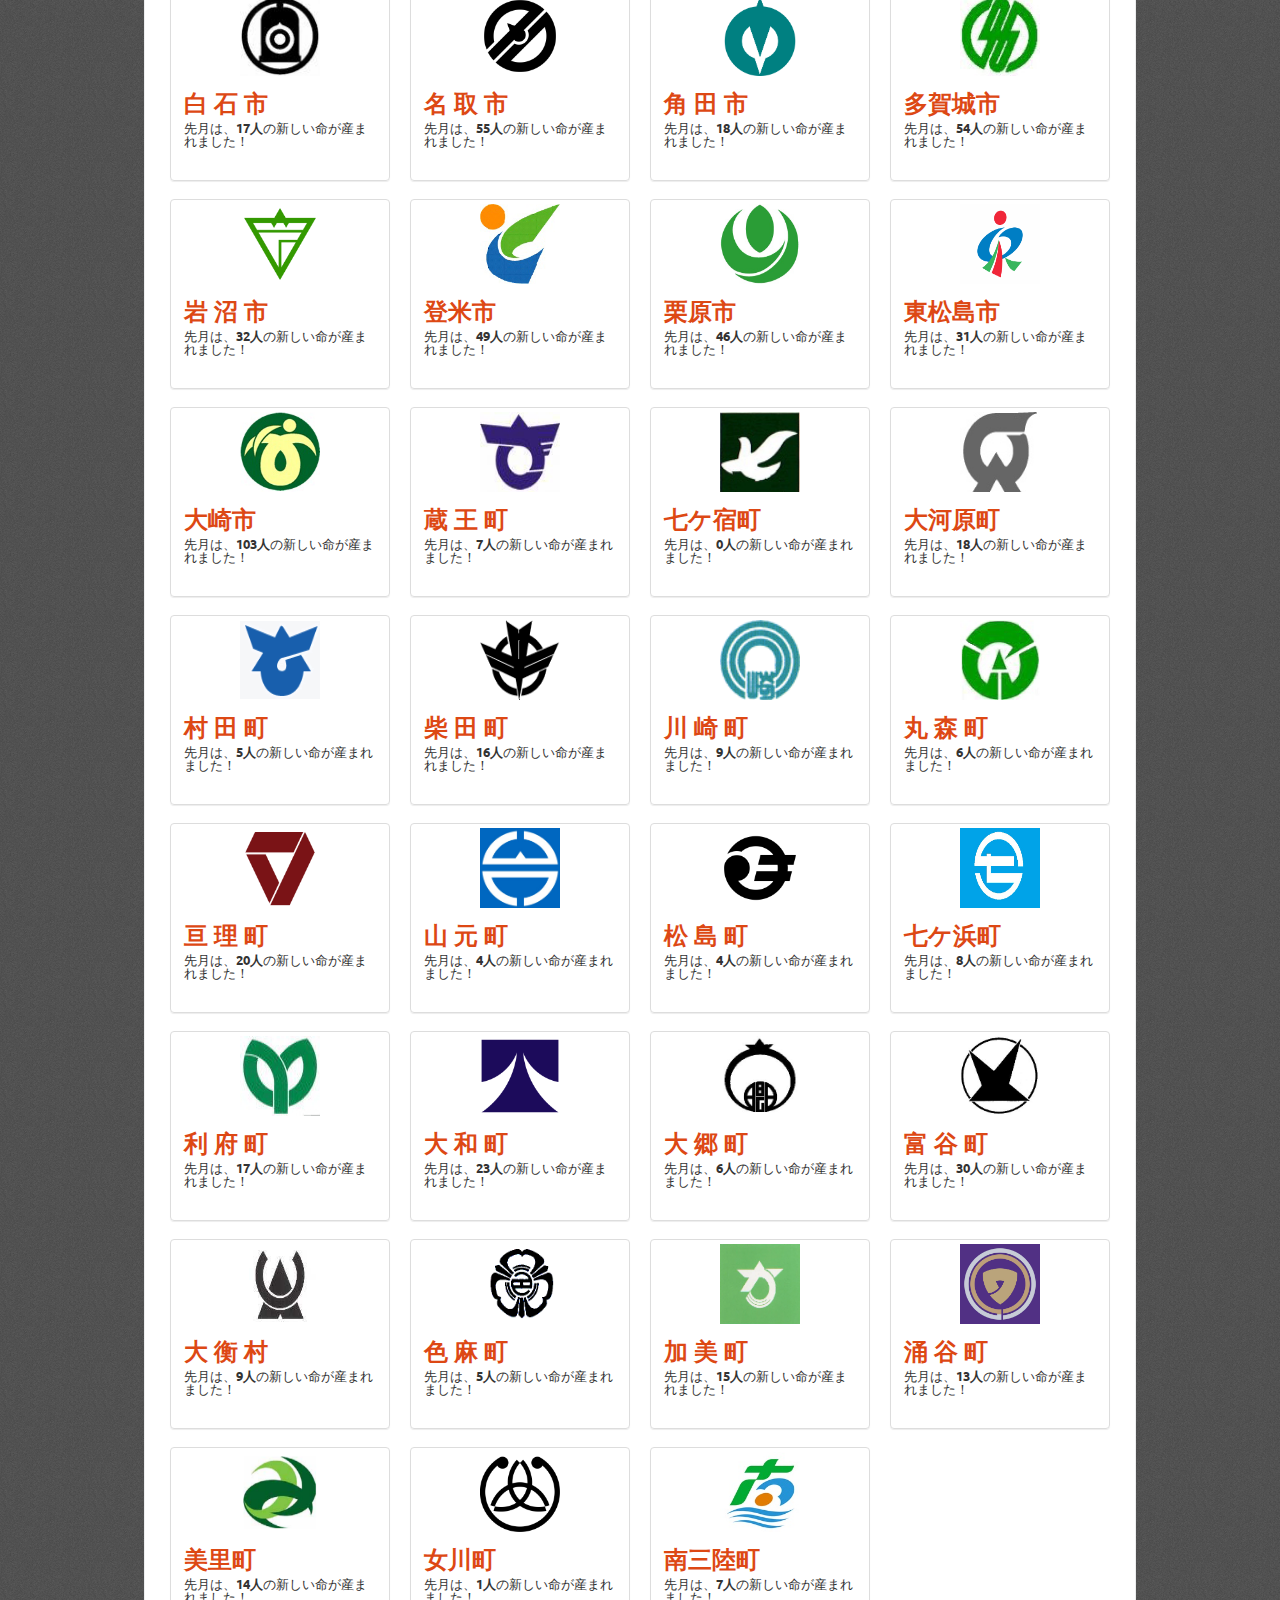
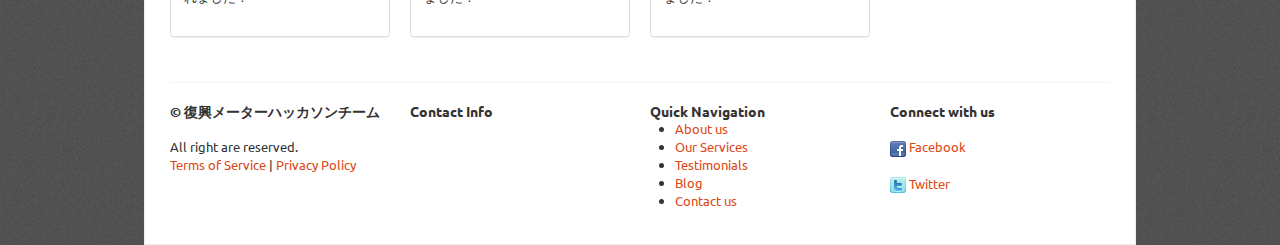
==== commit 1f7008a5: "6月分アップデート" ====
--- a/index.html
+++ b/index.html
@@ -245,13 +245,11 @@
                 $.getJSON("shussei.json", null, function(data, status){
                     for(var key in data["datas"]){
 
-
                       $("#regions").append('<li class="span3"><div class="thumbnail"><img src="img/icon' 
                       +data["datas"][key]['id'] +  '.png" width="80" height="80"><div class="caption"><a href="region.html#'
                       + data["datas"][key]['id'] +'"><h2>' + data["datas"][key]["name"] + '</h2></a><p>先月は、<strong>'
-                      + data["datas"][key]["values"][targetmonth][1] + '人</strong>の新しい命が産まれました！</p>');
-                    sum += data["datas"][key]["values"][targetmonth][1];
-
+                      + data["datas"][key]["values"][15][1] + '人</strong>の新しい命が産まれました！</p>');
+                    sum += data["datas"][key]["values"][15][1];
                     }
                     $("#total").text(sum + "人");
                 });
--- a/css/main.css
+++ b/css/main.css
@@ -5,6 +5,10 @@
     Description:
         Purpose of the stylesheet follows.
 */
+
+img.backnumber{
+  margin-top: 10px;
+}
 
 body{
     background-image: url("../img/bg-main.jpg");
@@ -249,4 +253,4 @@
 
 .fixed {
     display: block;
-}+}
